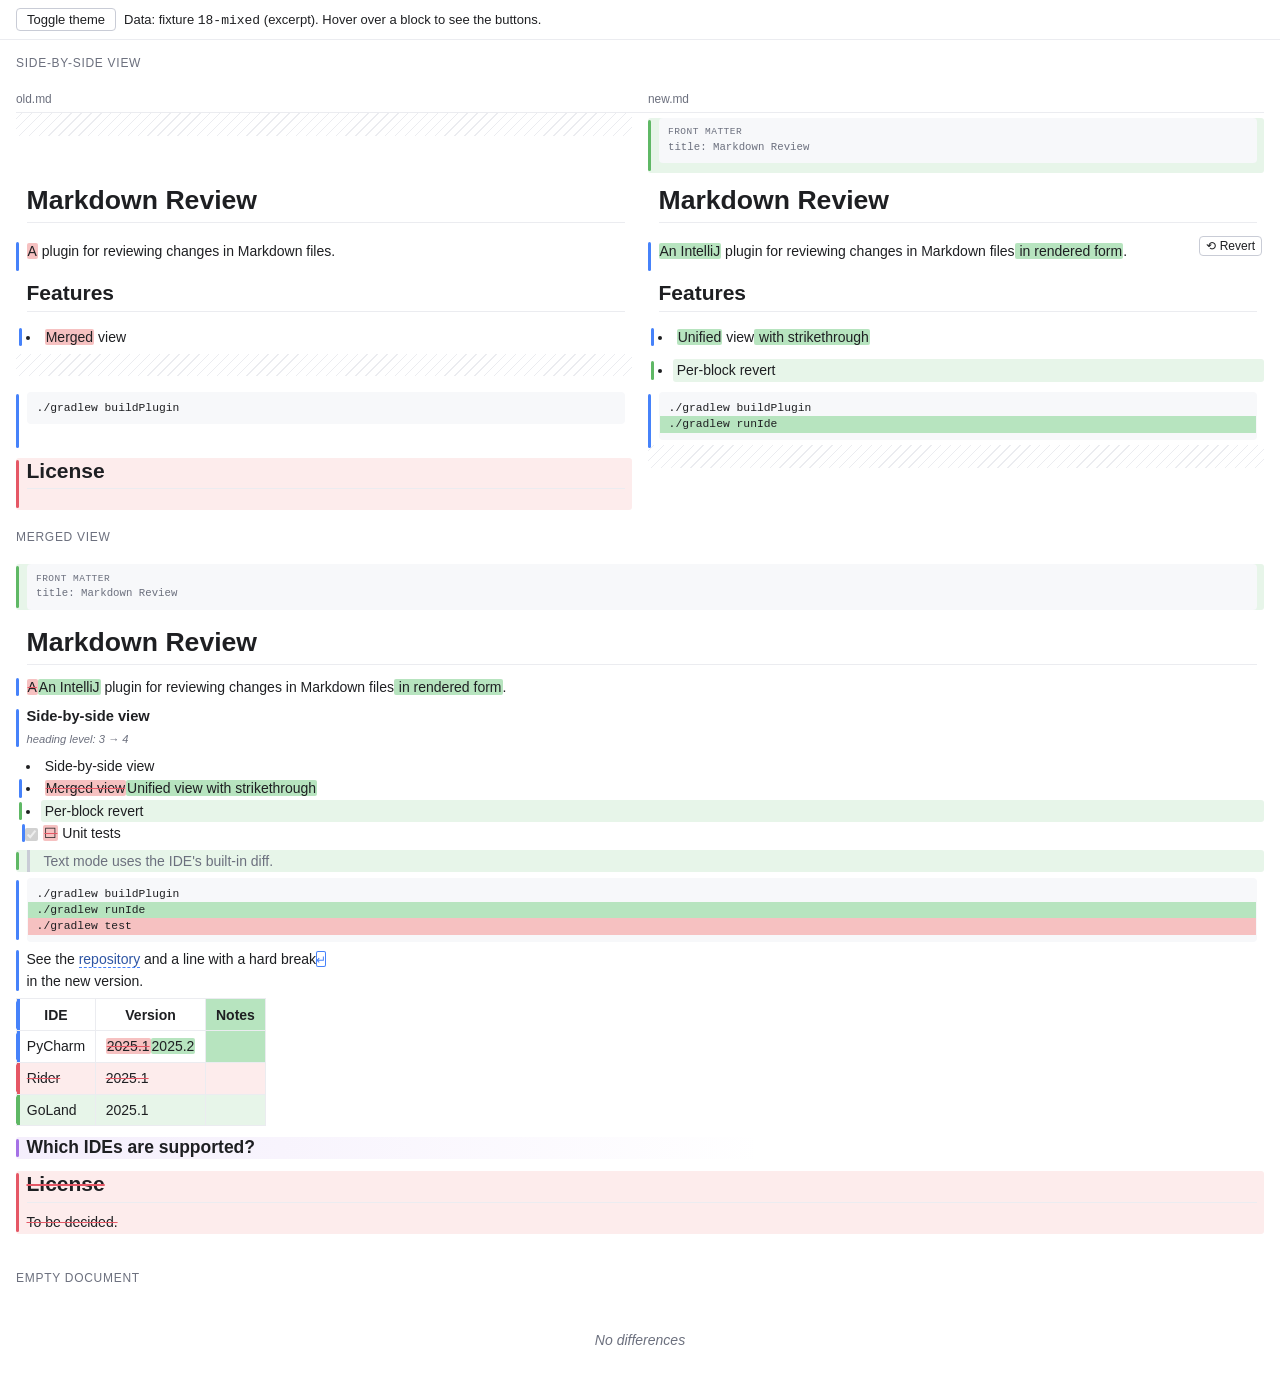
==== src/main/resources/pl/mdreview/css/demo.html @ c02e94f6 "Initial commit: Markdown Review IntelliJ plugin Rendered Markdown diff for IntelliJ IDEA 2025.1+: di" ====
<!DOCTYPE html>
<html lang="en" class="mdr-theme-light">
<head>
<meta charset="utf-8">
<meta name="viewport" content="width=device-width, initial-scale=1">
<title>Markdown Review: style demo</title>
<link rel="stylesheet" href="diff.css">
<style>
  /* Demo page only, not for the generator */
  .demo-bar { display: flex; gap: 8px; align-items: center; padding: 8px 16px; border-bottom: 1px solid var(--mdr-border); font-family: var(--mdr-font); font-size: 13px; }
  .demo-bar button { font: inherit; padding: 3px 10px; color: var(--mdr-button-fg); background: var(--mdr-button-bg); border: 1px solid var(--mdr-button-border); border-radius: 4px; cursor: pointer; }
  .demo-title { font-family: var(--mdr-font); font-size: 12px; text-transform: uppercase; letter-spacing: 0.06em; color: var(--mdr-muted); margin: 16px 16px 0; }
</style>
</head>
<body>
<div class="demo-bar">
  <button type="button" onclick="document.documentElement.classList.toggle('mdr-theme-dark');document.documentElement.classList.toggle('mdr-theme-light')">Toggle theme</button>
  <span>Data: fixture <code>18-mixed</code> (excerpt). Hover over a block to see the buttons.</span>
</div>

<!-- ===================== Side-by-side view ===================== -->
<div class="demo-title">Side-by-side view</div>
<div class="mdr-root mdr-sbs">
  <div class="mdr-sbs-header"><div>old.md</div><div>new.md</div></div>

  <div class="mdr-row" data-block-id="b0">
    <div class="mdr-side mdr-left"><div class="mdr-placeholder"></div></div>
    <div class="mdr-side mdr-right"><div class="mdr-block mdr-added mdr-frontmatter"><pre><code>title: Markdown Review</code></pre></div></div>
    <div class="mdr-actions"><button class="mdr-revert" data-block-id="b0" title="Revert change">⟲ Revert</button></div>
  </div>

  <div class="mdr-row" data-block-id="b1">
    <div class="mdr-side mdr-left"><div class="mdr-block mdr-equal"><h1>Markdown Review</h1></div></div>
    <div class="mdr-side mdr-right"><div class="mdr-block mdr-equal"><h1>Markdown Review</h1></div></div>
  </div>

  <div class="mdr-row mdr-current" data-block-id="b2">
    <div class="mdr-side mdr-left"><div class="mdr-block mdr-modified"><p><del class="mdr-del">A</del> plugin for reviewing changes in Markdown files.</p></div></div>
    <div class="mdr-side mdr-right"><div class="mdr-block mdr-modified"><p><ins class="mdr-ins">An IntelliJ</ins> plugin for reviewing changes in Markdown files<ins class="mdr-ins"> in rendered form</ins>.</p></div></div>
    <div class="mdr-actions"><button class="mdr-revert" data-block-id="b2" title="Revert change">⟲ Revert</button></div>
  </div>

  <div class="mdr-row" data-block-id="b3">
    <div class="mdr-side mdr-left"><div class="mdr-block mdr-equal"><h2>Features</h2></div></div>
    <div class="mdr-side mdr-right"><div class="mdr-block mdr-equal"><h2>Features</h2></div></div>
  </div>

  <div class="mdr-row" data-block-id="b4">
    <div class="mdr-side mdr-left"><ul><li class="mdr-block mdr-modified"><del class="mdr-del">Merged</del> view</li></ul></div>
    <div class="mdr-side mdr-right"><ul><li class="mdr-block mdr-modified"><ins class="mdr-ins">Unified</ins> view<ins class="mdr-ins"> with strikethrough</ins></li></ul></div>
    <div class="mdr-actions"><button class="mdr-revert" data-block-id="b4" title="Revert change">⟲ Revert</button></div>
  </div>

  <div class="mdr-row" data-block-id="b5">
    <div class="mdr-side mdr-left"><div class="mdr-placeholder"></div></div>
    <div class="mdr-side mdr-right"><ul><li class="mdr-block mdr-added">Per-block revert</li></ul></div>
    <div class="mdr-actions"><button class="mdr-revert" data-block-id="b5" title="Revert change">⟲ Revert</button></div>
  </div>

  <div class="mdr-row" data-block-id="b6">
    <div class="mdr-side mdr-left"><div class="mdr-block mdr-modified"><pre><code><span class="mdr-line">./gradlew buildPlugin</span></code></pre></div></div>
    <div class="mdr-side mdr-right"><div class="mdr-block mdr-modified"><pre><code><span class="mdr-line">./gradlew buildPlugin</span><span class="mdr-line mdr-added">./gradlew runIde</span></code></pre></div></div>
    <div class="mdr-actions"><button class="mdr-revert" data-block-id="b6" title="Revert change">⟲ Revert</button></div>
  </div>

  <div class="mdr-row" data-block-id="b7">
    <div class="mdr-side mdr-left"><div class="mdr-block mdr-removed"><h2>License</h2></div></div>
    <div class="mdr-side mdr-right"><div class="mdr-placeholder"></div></div>
    <div class="mdr-actions"><button class="mdr-revert" data-block-id="b7" title="Revert block">⟲ Revert</button></div>
  </div>
</div>

<!-- ===================== Merged view ===================== -->
<div class="demo-title">Merged view</div>
<div class="mdr-root mdr-merged">
  <div class="mdr-block mdr-added mdr-frontmatter" data-block-id="b0"><pre><code>title: Markdown Review</code></pre>
    <div class="mdr-actions"><button class="mdr-revert" data-block-id="b0">⟲ Revert</button></div></div>

  <div class="mdr-block mdr-equal" data-block-id="b1"><h1>Markdown Review</h1></div>

  <div class="mdr-block mdr-modified" data-block-id="b2"><p><del class="mdr-del">A</del><ins class="mdr-ins">An IntelliJ</ins> plugin for reviewing changes in Markdown files<ins class="mdr-ins"> in rendered form</ins>.</p>
    <div class="mdr-actions"><button class="mdr-revert" data-block-id="b2">⟲ Revert</button></div></div>

  <div class="mdr-block mdr-modified mdr-meta-changed" data-block-id="b3" data-change-note="heading level: 3 → 4"><h4>Side-by-side view</h4>
    <div class="mdr-actions"><button class="mdr-revert" data-block-id="b3">⟲ Revert</button></div></div>

  <ul>
    <li class="mdr-block mdr-equal" data-block-id="b4a">Side-by-side view</li>
    <li class="mdr-block mdr-modified" data-block-id="b4"><del class="mdr-del">Merged view</del><ins class="mdr-ins">Unified view with strikethrough</ins>
      <div class="mdr-actions"><button class="mdr-revert" data-block-id="b4">⟲ Revert</button></div></li>
    <li class="mdr-block mdr-added" data-block-id="b5">Per-block revert
      <div class="mdr-actions"><button class="mdr-revert" data-block-id="b5">⟲ Revert</button></div></li>
    <li class="mdr-block mdr-task mdr-modified" data-block-id="b5b"><input type="checkbox" checked disabled><del class="mdr-del">☐</del> Unit tests</li>
  </ul>

  <div class="mdr-block mdr-added" data-block-id="b8"><blockquote><p>Text mode uses the IDE's built-in diff.</p></blockquote>
    <div class="mdr-actions"><button class="mdr-revert" data-block-id="b8">⟲ Revert</button></div></div>

  <div class="mdr-block mdr-modified" data-block-id="b6"><pre><code><span class="mdr-line">./gradlew buildPlugin</span><span class="mdr-line mdr-added">./gradlew runIde</span><span class="mdr-line mdr-removed">./gradlew test</span></code></pre>
    <div class="mdr-actions"><button class="mdr-revert" data-block-id="b6">⟲ Revert</button></div></div>

  <div class="mdr-block mdr-modified" data-block-id="b9"><p>See the <a href="#" class="mdr-link-changed" title="Previous address: https://github.com/example/markdown-review">repository</a> and a line with a hard break<span class="mdr-ws mdr-ws-break"></span><br>in the new version.</p></div>

  <table>
    <thead><tr class="mdr-block mdr-modified"><th>IDE</th><th>Version</th><th class="mdr-cell-added">Notes</th></tr></thead>
    <tbody>
      <tr class="mdr-block mdr-modified"><td>PyCharm</td><td><del class="mdr-del">2025.1</del><ins class="mdr-ins">2025.2</ins></td><td class="mdr-cell-added"></td></tr>
      <tr class="mdr-block mdr-removed"><td>Rider</td><td>2025.1</td><td></td></tr>
      <tr class="mdr-block mdr-added"><td>GoLand</td><td>2025.1</td><td></td></tr>
    </tbody>
  </table>

  <div class="mdr-block mdr-moved" data-block-id="b10" data-moved-from="b12"><h3>Which IDEs are supported?</h3></div>

  <div class="mdr-block mdr-removed" data-block-id="b7"><h2>License</h2><p>To be decided.</p>
    <div class="mdr-actions"><button class="mdr-revert" data-block-id="b7">⟲ Revert</button></div></div>
</div>

<div class="demo-title">Empty document</div>
<div class="mdr-root mdr-merged"><div class="mdr-empty">No differences</div></div>
</body>
</html>
---- src/main/resources/pl/mdreview/css/diff.css ----
/*
 * Markdown Review: diff preview styles (side-by-side and merged views).
 *
 * Class reference: CLASSES.md in this directory. Usage example: demo.html.
 *
 * Theme: class mdr-theme-light or mdr-theme-dark on <html> or on .mdr-root
 * (the generator sets it from JBColor.isBright()). Without a class,
 * prefers-color-scheme applies. Colors and fonts are CSS variables, so the
 * generator can override them with an inline style (e.g. the IDE editor font).
 */

/* ---------- Variables: IntelliJ Light ---------- */
:root,
.mdr-theme-light {
  --mdr-bg: #ffffff;
  --mdr-fg: #1e1f22;
  --mdr-muted: #6c707e;
  --mdr-border: #ebecf0;
  --mdr-code-bg: #f7f8fa;
  --mdr-link: #2e55a3;
  --mdr-quote-border: #c9ccd6;

  --mdr-added-bg: #e7f5e9;
  --mdr-added-inline: #b7e4bf;
  --mdr-added-marker: #5fb865;
  --mdr-removed-bg: #fdecec;
  --mdr-removed-inline: #f6c1c1;
  --mdr-removed-marker: #e55765;
  --mdr-modified-marker: #4682fa;
  --mdr-moved-marker: #a571e6;
  --mdr-placeholder-bg: repeating-linear-gradient(-45deg, transparent 0 6px, #ebecf0 6px 7px);
  --mdr-current-outline: #3574f0;

  --mdr-button-bg: #ffffff;
  --mdr-button-fg: #1e1f22;
  --mdr-button-border: #c9ccd6;
  --mdr-button-hover: #dfe1e5;

  --mdr-font: -apple-system, BlinkMacSystemFont, "Segoe UI", "Inter", Roboto, sans-serif;
  --mdr-mono: "JetBrains Mono", Menlo, Consolas, monospace;
  --mdr-font-size: 14px;
  --mdr-gap: 16px;
}

/* ---------- Variables: Darcula / Dark ---------- */
.mdr-theme-dark {
  --mdr-bg: #1e1f22;
  --mdr-fg: #bcbec4;
  --mdr-muted: #868a91;
  --mdr-border: #393b40;
  --mdr-code-bg: #2b2d30;
  --mdr-link: #548af7;
  --mdr-quote-border: #4e5157;

  --mdr-added-bg: #22372a;
  --mdr-added-inline: #375e41;
  --mdr-added-marker: #549159;
  --mdr-removed-bg: #3f2526;
  --mdr-removed-inline: #6e3436;
  --mdr-removed-marker: #db5c5c;
  --mdr-modified-marker: #3574f0;
  --mdr-moved-marker: #955ae0;
  --mdr-placeholder-bg: repeating-linear-gradient(-45deg, transparent 0 6px, #2b2d30 6px 7px);
  --mdr-current-outline: #548af7;

  --mdr-button-bg: #2b2d30;
  --mdr-button-fg: #dfe1e5;
  --mdr-button-border: #4e5157;
  --mdr-button-hover: #393b40;
}

@media (prefers-color-scheme: dark) {
  :root:not(.mdr-theme-light) {
    --mdr-bg: #1e1f22;
    --mdr-fg: #bcbec4;
    --mdr-muted: #868a91;
    --mdr-border: #393b40;
    --mdr-code-bg: #2b2d30;
    --mdr-link: #548af7;
    --mdr-quote-border: #4e5157;
    --mdr-added-bg: #22372a;
    --mdr-added-inline: #375e41;
    --mdr-added-marker: #549159;
    --mdr-removed-bg: #3f2526;
    --mdr-removed-inline: #6e3436;
    --mdr-removed-marker: #db5c5c;
    --mdr-modified-marker: #3574f0;
    --mdr-moved-marker: #955ae0;
    --mdr-placeholder-bg: repeating-linear-gradient(-45deg, transparent 0 6px, #2b2d30 6px 7px);
    --mdr-current-outline: #548af7;
    --mdr-button-bg: #2b2d30;
    --mdr-button-fg: #dfe1e5;
    --mdr-button-border: #4e5157;
    --mdr-button-hover: #393b40;
  }
}

/* ---------- Base ---------- */
html, body {
  margin: 0;
  background: var(--mdr-bg);
  color: var(--mdr-fg);
}

.mdr-root {
  background: var(--mdr-bg);
  color: var(--mdr-fg);
  font-family: var(--mdr-font);
  font-size: var(--mdr-font-size);
  line-height: 1.6;
  padding: var(--mdr-gap);
  box-sizing: border-box;
}
.mdr-root *, .mdr-root *::before, .mdr-root *::after { box-sizing: inherit; }

/* Rendered Markdown typography */
.mdr-root h1, .mdr-root h2, .mdr-root h3,
.mdr-root h4, .mdr-root h5, .mdr-root h6 { line-height: 1.25; margin: 0.6em 0 0.4em; font-weight: 600; }
.mdr-root h1 { font-size: 1.9em; padding-bottom: 0.2em; border-bottom: 1px solid var(--mdr-border); }
.mdr-root h2 { font-size: 1.5em; padding-bottom: 0.2em; border-bottom: 1px solid var(--mdr-border); }
.mdr-root h3 { font-size: 1.25em; }
.mdr-root h4 { font-size: 1.05em; }
.mdr-root h5, .mdr-root h6 { font-size: 0.95em; color: var(--mdr-muted); }
.mdr-root p, .mdr-root ul, .mdr-root ol, .mdr-root blockquote,
.mdr-root pre, .mdr-root table { margin: 0.4em 0; }
.mdr-root ul, .mdr-root ol { padding-left: 1.8em; }
.mdr-root a { color: var(--mdr-link); text-decoration: none; }
.mdr-root a:hover { text-decoration: underline; }
.mdr-root img { max-width: 100%; }
.mdr-root hr { border: 0; border-top: 1px solid var(--mdr-border); }
.mdr-root blockquote {
  padding: 0 1em;
  color: var(--mdr-muted);
  border-left: 3px solid var(--mdr-quote-border);
}
.mdr-root code, .mdr-root pre {
  font-family: var(--mdr-mono);
  font-size: 0.9em;
  background: var(--mdr-code-bg);
  border-radius: 4px;
}
.mdr-root code { padding: 0.1em 0.35em; }
.mdr-root pre { padding: 0.6em 0.8em; overflow-x: auto; line-height: 1.45; }
.mdr-root pre code { padding: 0; background: none; }
.mdr-root table { border-collapse: collapse; }
.mdr-root th, .mdr-root td { border: 1px solid var(--mdr-border); padding: 0.3em 0.7em; }
.mdr-root th { font-weight: 600; }
.mdr-root li.mdr-task { list-style: none; margin-left: -1.4em; }
.mdr-root li.mdr-task input { margin: 0 0.4em 0 0; vertical-align: middle; }

/* ---------- Blocks and change markers ---------- */
/*
 * .mdr-block: one diff block (heading, paragraph, list item, table row,
 * code block, front matter). The change marker is a bar on the left
 * (::before); the background carries the change type.
 */
.mdr-block {
  position: relative;
  padding: 0 0.5em 0 0.75em;
  border-radius: 3px;
}
.mdr-block::before {
  content: "";
  position: absolute;
  left: 0; top: 2px; bottom: 2px;
  width: 3px;
  border-radius: 2px;
  background: transparent;
}
.mdr-block.mdr-added    { background: var(--mdr-added-bg); }
.mdr-block.mdr-removed  { background: var(--mdr-removed-bg); }
.mdr-block.mdr-added::before    { background: var(--mdr-added-marker); }
.mdr-block.mdr-removed::before  { background: var(--mdr-removed-marker); }
.mdr-block.mdr-modified::before { background: var(--mdr-modified-marker); }
.mdr-block.mdr-moved::before    { background: var(--mdr-moved-marker); }
.mdr-block.mdr-moved {
  background-image: linear-gradient(90deg, color-mix(in srgb, var(--mdr-moved-marker) 12%, transparent), transparent 60%);
}

/* Change with no word differences (heading level, table alignment, info string, URL) */
.mdr-block.mdr-meta-changed::after {
  content: attr(data-change-note);
  display: block;
  font-size: 0.8em;
  color: var(--mdr-muted);
  font-style: italic;
}

/* Current change during navigation (F7 / Shift+F7) */
.mdr-block.mdr-current { outline: 2px solid var(--mdr-current-outline); outline-offset: 1px; }

/* List items as blocks: keep the bullet outside the background */
li.mdr-block { padding-left: 0.25em; }
li.mdr-block::before { left: -1.6em; }
li.mdr-task.mdr-block::before { left: 0; }

/* Table rows as blocks */
tr.mdr-added   > td, tr.mdr-added   > th { background: var(--mdr-added-bg); }
tr.mdr-removed > td, tr.mdr-removed > th { background: var(--mdr-removed-bg); }
tr.mdr-modified > td:first-child, tr.mdr-modified > th:first-child { box-shadow: inset 3px 0 0 var(--mdr-modified-marker); }
tr.mdr-added    > td:first-child, tr.mdr-added    > th:first-child { box-shadow: inset 3px 0 0 var(--mdr-added-marker); }
tr.mdr-removed  > td:first-child, tr.mdr-removed  > th:first-child { box-shadow: inset 3px 0 0 var(--mdr-removed-marker); }
td.mdr-cell-added,   th.mdr-cell-added,   .mdr-col-added   { background: var(--mdr-added-inline); }
td.mdr-cell-removed, th.mdr-cell-removed, .mdr-col-removed { background: var(--mdr-removed-inline); }

/* Lines in code blocks and front matter: <span class="mdr-line mdr-added">…</span> */
pre .mdr-line { display: block; margin: 0 -0.8em; padding: 0 0.8em; }
pre .mdr-line.mdr-added   { background: var(--mdr-added-inline); }
pre .mdr-line.mdr-removed { background: var(--mdr-removed-inline); }
pre .mdr-line.mdr-modified { box-shadow: inset 3px 0 0 var(--mdr-modified-marker); }

/* Front matter YAML */
.mdr-frontmatter pre { font-family: var(--mdr-mono); font-size: 0.85em; color: var(--mdr-muted); }
.mdr-frontmatter > pre::before { content: "front matter"; display: block; font-size: 0.8em; text-transform: uppercase; letter-spacing: 0.05em; }

/* ---------- Zmiany inline ---------- */
ins.mdr-ins, del.mdr-del {
  text-decoration: none;
  border-radius: 2px;
  padding: 0 1px;
}
ins.mdr-ins { background: var(--mdr-added-inline); }
del.mdr-del { background: var(--mdr-removed-inline); }
/* Whitespace-only change (e.g. hard line break) */
.mdr-ws-break::before { content: "\21B5"; color: var(--mdr-modified-marker); font-size: 0.85em; }
.mdr-ws { box-shadow: 0 0 0 1px var(--mdr-modified-marker) inset; border-radius: 2px; }
/* Link or image with the same text but a different URL; old address in title */
.mdr-link-changed { border-bottom: 1px dashed var(--mdr-modified-marker); }
img.mdr-img-changed { outline: 2px dashed var(--mdr-modified-marker); outline-offset: 2px; }
img.mdr-img-missing { min-width: 4em; min-height: 2em; background: var(--mdr-code-bg); }

/* Strikethrough only in the merged view */
.mdr-merged del.mdr-del,
.mdr-merged .mdr-block.mdr-removed {
  text-decoration: line-through;
  text-decoration-color: var(--mdr-removed-marker);
}
.mdr-merged .mdr-block.mdr-removed img { opacity: 0.5; }

/* ---------- Side-by-side view ---------- */
/*
 * .mdr-sbs is a 2-column grid; each .mdr-row has two cells (.mdr-side.mdr-left,
 * .mdr-side.mdr-right), so matching blocks always sit at the same height.
 * A block with no counterpart gets an empty cell with class .mdr-placeholder.
 */
.mdr-sbs-header,
.mdr-sbs .mdr-row {
  display: grid;
  grid-template-columns: minmax(0, 1fr) minmax(0, 1fr);
  column-gap: var(--mdr-gap);
}
.mdr-sbs-header {
  position: sticky; top: 0; z-index: 2;
  background: var(--mdr-bg);
  border-bottom: 1px solid var(--mdr-border);
  padding: 0.3em 0;
  font-size: 0.85em;
  color: var(--mdr-muted);
}
.mdr-sbs-header > * { overflow: hidden; text-overflow: ellipsis; white-space: nowrap; }
.mdr-sbs .mdr-side { min-width: 0; position: relative; }
.mdr-sbs .mdr-side > .mdr-block { height: 100%; }
.mdr-sbs .mdr-placeholder {
  min-height: 1.6em;
  background: var(--mdr-placeholder-bg);
  border-radius: 3px;
}

/* ---------- Per-block action buttons ---------- */
/*
 * <div class="mdr-actions"><button class="mdr-revert" data-block-id="…">…</button></div>
 * inside .mdr-block (merged view) or .mdr-row (side by side). Visible on hover
 * and for .mdr-current. Clicks are handled by the generator's JS (JBCefJSQuery).
 */
.mdr-actions {
  position: absolute;
  top: 2px; right: 2px;
  display: flex; gap: 4px;
  opacity: 0;
  transition: opacity 0.1s;
  z-index: 1;
}
.mdr-block:hover > .mdr-actions,
.mdr-row:hover .mdr-actions,
.mdr-current .mdr-actions,
.mdr-actions:focus-within { opacity: 1; }
.mdr-sbs .mdr-row { position: relative; }

.mdr-actions button {
  font: inherit;
  font-size: 12px;
  line-height: 1;
  padding: 3px 6px;
  color: var(--mdr-button-fg);
  background: var(--mdr-button-bg);
  border: 1px solid var(--mdr-button-border);
  border-radius: 4px;
  cursor: pointer;
}
.mdr-actions button:hover { background: var(--mdr-button-hover); }
.mdr-actions button:focus-visible { outline: 2px solid var(--mdr-current-outline); outline-offset: 1px; }
.mdr-actions button:disabled { opacity: 0.4; cursor: default; }

/* ---------- Empty document state and notices ---------- */
.mdr-empty, .mdr-notice {
  color: var(--mdr-muted);
  font-style: italic;
  text-align: center;
  padding: 2em 0;
}
.mdr-notice { padding: 0.5em; font-style: normal; border: 1px solid var(--mdr-border); border-radius: 4px; }

/* Print without interactive elements */
@media print {
  .mdr-actions, .mdr-sbs-header { display: none; }
}
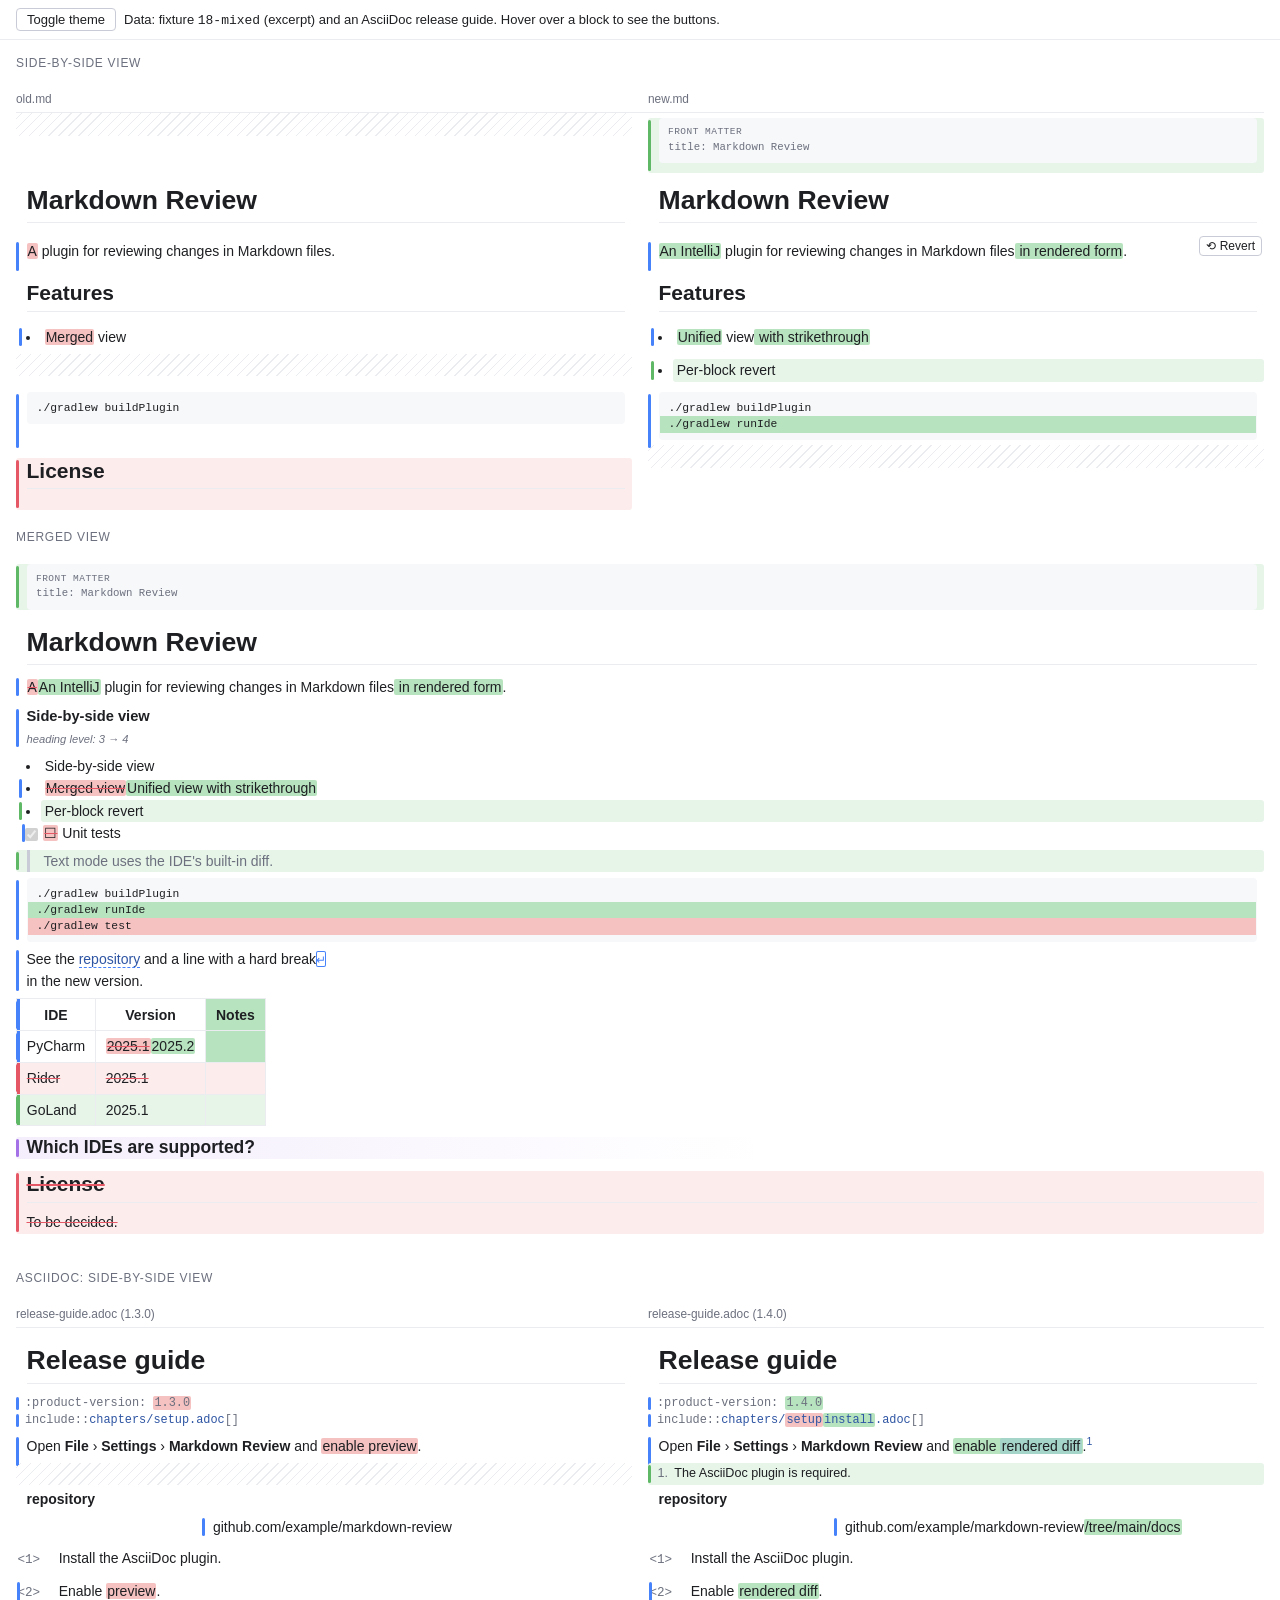
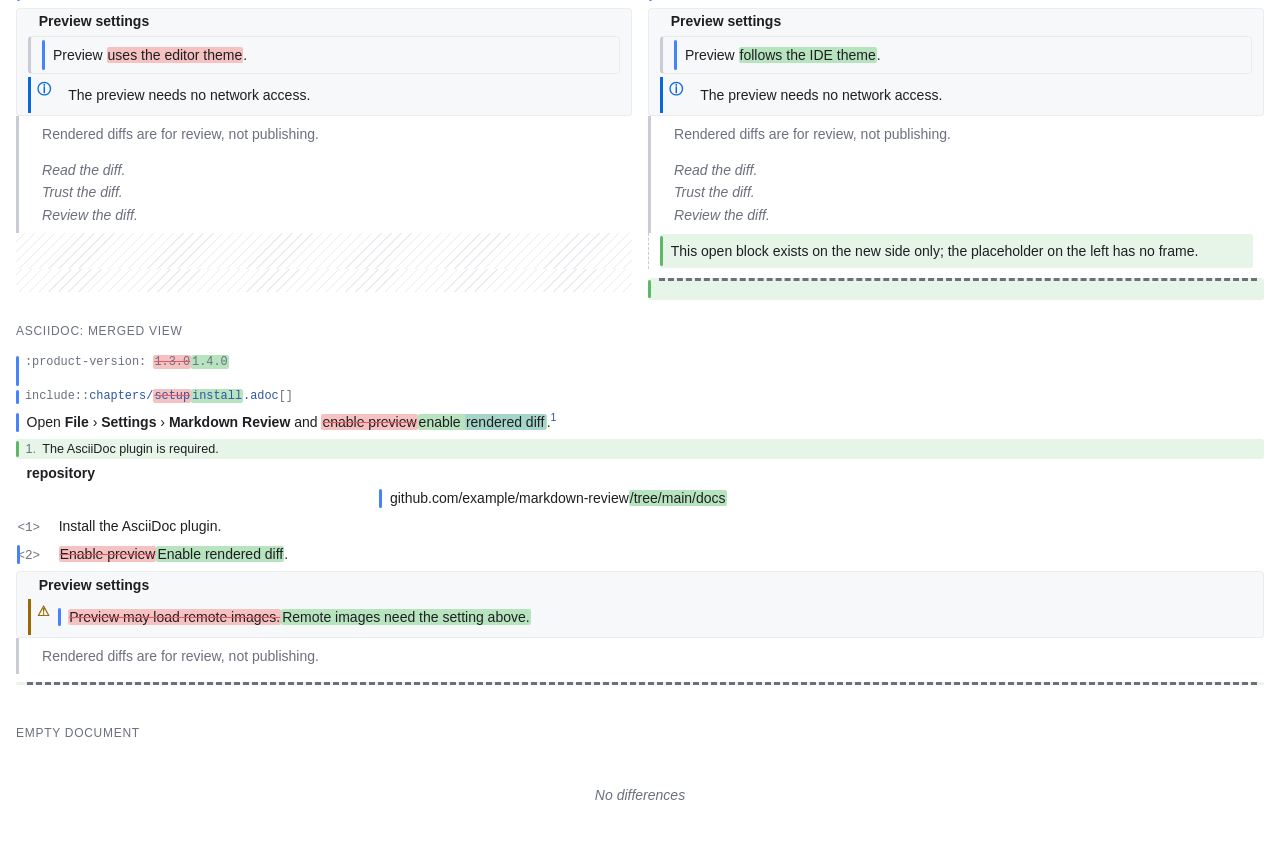
==== commit aca7a47a: "Style AsciiDoc containers and block structures" ====
--- a/src/main/resources/pl/mdreview/css/demo.html
+++ b/src/main/resources/pl/mdreview/css/demo.html
@@ -15,7 +15,7 @@
 <body>
 <div class="demo-bar">
   <button type="button" onclick="document.documentElement.classList.toggle('mdr-theme-dark');document.documentElement.classList.toggle('mdr-theme-light')">Toggle theme</button>
-  <span>Data: fixture <code>18-mixed</code> (excerpt). Hover over a block to see the buttons.</span>
+  <span>Data: fixture <code>18-mixed</code> (excerpt) and an AsciiDoc release guide. Hover over a block to see the buttons.</span>
 </div>
 
 <!-- ===================== Side-by-side view ===================== -->
@@ -116,6 +116,197 @@
     <div class="mdr-actions"><button class="mdr-revert" data-block-id="b7">⟲ Revert</button></div></div>
 </div>
 
+<!-- ===================== AsciiDoc: side-by-side view ===================== -->
+<div class="demo-title">AsciiDoc: side-by-side view</div>
+<div class="mdr-root mdr-sbs">
+  <div class="mdr-sbs-header"><div>release-guide.adoc (1.3.0)</div><div>release-guide.adoc (1.4.0)</div></div>
+
+  <div class="mdr-row" data-block-id="a0">
+    <div class="mdr-side mdr-left"><div class="mdr-block mdr-equal"><h1>Release guide</h1></div></div>
+    <div class="mdr-side mdr-right"><div class="mdr-block mdr-equal"><h1>Release guide</h1></div></div>
+  </div>
+
+  <div class="mdr-row" data-block-id="a1">
+    <div class="mdr-side mdr-left"><div class="mdr-block mdr-modified mdr-attribute">:product-version: <del class="mdr-del">1.3.0</del></div></div>
+    <div class="mdr-side mdr-right"><div class="mdr-block mdr-modified mdr-attribute">:product-version: <ins class="mdr-ins">1.4.0</ins></div></div>
+    <div class="mdr-actions"><button class="mdr-revert" data-block-id="a1" title="Revert change">⟲ Revert</button></div>
+  </div>
+
+  <div class="mdr-row" data-block-id="a2">
+    <div class="mdr-side mdr-left"><div class="mdr-block mdr-modified mdr-include">include::<a href="#">chapters/setup.adoc</a>[]</div></div>
+    <div class="mdr-side mdr-right"><div class="mdr-block mdr-modified mdr-include">include::<a href="#">chapters/<del class="mdr-del">setup</del><ins class="mdr-ins">install</ins>.adoc</a>[]</div></div>
+    <div class="mdr-actions"><button class="mdr-revert" data-block-id="a2" title="Revert change">⟲ Revert</button></div>
+  </div>
+
+  <div class="mdr-row" data-block-id="a3">
+    <div class="mdr-side mdr-left"><div class="mdr-block mdr-modified"><p>Open <span class="menuseq"><b class="menu">File</b>&#160;&#8250;&#160;<b class="submenu">Settings</b>&#160;&#8250;&#160;<b class="menuref">Markdown Review</b></span> and <del class="mdr-del">enable preview</del>.</p></div></div>
+    <div class="mdr-side mdr-right"><div class="mdr-block mdr-modified"><p>Open <span class="menuseq"><b class="menu">File</b>&#160;&#8250;&#160;<b class="submenu">Settings</b>&#160;&#8250;&#160;<b class="menuref">Markdown Review</b></span> and <ins class="mdr-ins">enable <mark>rendered diff</mark></ins>.<sup class="mdr-fnref"><a href="#mdr-fn-right-a3">1</a></sup></p></div></div>
+    <div class="mdr-actions"><button class="mdr-revert" data-block-id="a3" title="Revert change">⟲ Revert</button></div>
+  </div>
+
+  <div class="mdr-row" data-block-id="a4">
+    <div class="mdr-side mdr-left"><div class="mdr-placeholder"></div></div>
+    <div class="mdr-side mdr-right"><div class="mdr-block mdr-added mdr-footnote" id="mdr-fn-right-a3"><span class="mdr-fn-label">1</span><div class="mdr-fn-body">The AsciiDoc plugin is required.</div></div></div>
+    <div class="mdr-actions"><button class="mdr-revert" data-block-id="a4" title="Revert change">⟲ Revert</button></div>
+  </div>
+
+  <div class="mdr-row" data-block-id="a5">
+    <div class="mdr-side mdr-left"><dl class="mdr-dlist"><dt class="mdr-block mdr-equal">repository</dt></dl></div>
+    <div class="mdr-side mdr-right"><dl class="mdr-dlist"><dt class="mdr-block mdr-equal">repository</dt></dl></div>
+  </div>
+
+  <div class="mdr-row" data-block-id="a6">
+    <div class="mdr-side mdr-left"><dl class="mdr-dlist"><dd class="mdr-block mdr-modified">github.com/example/markdown-review</dd></dl></div>
+    <div class="mdr-side mdr-right"><dl class="mdr-dlist"><dd class="mdr-block mdr-modified">github.com/example/markdown-review<ins class="mdr-ins">/tree/main/docs</ins></dd></dl></div>
+    <div class="mdr-actions"><button class="mdr-revert" data-block-id="a6" title="Revert change">⟲ Revert</button></div>
+  </div>
+
+  <div class="mdr-row" data-block-id="a7">
+    <div class="mdr-side mdr-left"><ol class="mdr-li mdr-callout" start="1"><li class="mdr-block mdr-equal">Install the AsciiDoc plugin.</li></ol></div>
+    <div class="mdr-side mdr-right"><ol class="mdr-li mdr-callout" start="1"><li class="mdr-block mdr-equal">Install the AsciiDoc plugin.</li></ol></div>
+  </div>
+
+  <div class="mdr-row" data-block-id="a8">
+    <div class="mdr-side mdr-left"><ol class="mdr-li mdr-callout" start="2"><li class="mdr-block mdr-modified">Enable <del class="mdr-del">preview</del>.</li></ol></div>
+    <div class="mdr-side mdr-right"><ol class="mdr-li mdr-callout" start="2"><li class="mdr-block mdr-modified">Enable <ins class="mdr-ins">rendered diff</ins>.</li></ol></div>
+    <div class="mdr-actions"><button class="mdr-revert" data-block-id="a8" title="Revert change">⟲ Revert</button></div>
+  </div>
+
+  <div class="mdr-row" data-block-id="a9">
+    <div class="mdr-side mdr-left">
+      <div class="mdr-container mdr-container-example mdr-container-first">
+        <div class="mdr-block mdr-equal mdr-block-title">Preview settings</div>
+      </div>
+    </div>
+    <div class="mdr-side mdr-right">
+      <div class="mdr-container mdr-container-example mdr-container-first">
+        <div class="mdr-block mdr-equal mdr-block-title">Preview settings</div>
+      </div>
+    </div>
+  </div>
+
+  <div class="mdr-row" data-block-id="a10">
+    <div class="mdr-side mdr-left">
+      <div class="mdr-container mdr-container-example">
+        <div class="mdr-container mdr-container-sidebar mdr-container-first mdr-container-last">
+          <div class="mdr-block mdr-modified"><p>Preview <del class="mdr-del">uses the editor theme</del>.</p></div>
+        </div>
+      </div>
+    </div>
+    <div class="mdr-side mdr-right">
+      <div class="mdr-container mdr-container-example">
+        <div class="mdr-container mdr-container-sidebar mdr-container-first mdr-container-last">
+          <div class="mdr-block mdr-modified"><p>Preview <ins class="mdr-ins">follows the IDE theme</ins>.</p></div>
+        </div>
+      </div>
+    </div>
+    <div class="mdr-actions"><button class="mdr-revert" data-block-id="a10" title="Revert change">⟲ Revert</button></div>
+  </div>
+
+  <div class="mdr-row" data-block-id="a11">
+    <div class="mdr-side mdr-left">
+      <div class="mdr-container mdr-container-example mdr-container-last">
+        <div class="mdr-container mdr-container-admonition mdr-container-first mdr-container-last mdr-alert mdr-alert-note">
+          <div class="mdr-block mdr-equal"><p>The preview needs no network access.</p></div>
+        </div>
+      </div>
+    </div>
+    <div class="mdr-side mdr-right">
+      <div class="mdr-container mdr-container-example mdr-container-last">
+        <div class="mdr-container mdr-container-admonition mdr-container-first mdr-container-last mdr-alert mdr-alert-note">
+          <div class="mdr-block mdr-equal"><p>The preview needs no network access.</p></div>
+        </div>
+      </div>
+    </div>
+  </div>
+
+  <div class="mdr-row" data-block-id="a12">
+    <div class="mdr-side mdr-left">
+      <div class="mdr-container mdr-container-quote mdr-container-first mdr-container-last">
+        <div class="mdr-block mdr-equal"><p>Rendered diffs are for review, not publishing.</p></div>
+      </div>
+    </div>
+    <div class="mdr-side mdr-right">
+      <div class="mdr-container mdr-container-quote mdr-container-first mdr-container-last">
+        <div class="mdr-block mdr-equal"><p>Rendered diffs are for review, not publishing.</p></div>
+      </div>
+    </div>
+  </div>
+
+  <div class="mdr-row" data-block-id="a13">
+    <div class="mdr-side mdr-left">
+      <div class="mdr-container mdr-container-verse mdr-container-first mdr-container-last">
+        <div class="mdr-block mdr-equal"><p>Read the diff.<br>Trust the diff.<br>Review the diff.</p></div>
+      </div>
+    </div>
+    <div class="mdr-side mdr-right">
+      <div class="mdr-container mdr-container-verse mdr-container-first mdr-container-last">
+        <div class="mdr-block mdr-equal"><p>Read the diff.<br>Trust the diff.<br>Review the diff.</p></div>
+      </div>
+    </div>
+  </div>
+
+  <div class="mdr-row" data-block-id="a14">
+    <div class="mdr-side mdr-left"><div class="mdr-placeholder"></div></div>
+    <div class="mdr-side mdr-right">
+      <div class="mdr-container mdr-container-open mdr-container-first mdr-container-last">
+        <div class="mdr-block mdr-added"><p>This open block exists on the new side only; the placeholder on the left has no frame.</p></div>
+      </div>
+    </div>
+    <div class="mdr-actions"><button class="mdr-revert" data-block-id="a14" title="Revert change">⟲ Revert</button></div>
+  </div>
+
+  <div class="mdr-row" data-block-id="a15">
+    <div class="mdr-side mdr-left"><div class="mdr-placeholder"></div></div>
+    <div class="mdr-side mdr-right"><div class="mdr-block mdr-added"><hr class="mdr-page-break"></div></div>
+    <div class="mdr-actions"><button class="mdr-revert" data-block-id="a15" title="Revert change">⟲ Revert</button></div>
+  </div>
+</div>
+
+<!-- ===================== AsciiDoc: merged view ===================== -->
+<div class="demo-title">AsciiDoc: merged view</div>
+<div class="mdr-root mdr-merged">
+  <div class="mdr-block mdr-modified mdr-attribute" data-block-id="a1">:product-version: <del class="mdr-del">1.3.0</del><ins class="mdr-ins">1.4.0</ins>
+    <div class="mdr-actions"><button class="mdr-revert" data-block-id="a1">⟲ Revert</button></div></div>
+
+  <div class="mdr-block mdr-modified mdr-include" data-block-id="a2">include::<a href="#">chapters/<del class="mdr-del">setup</del><ins class="mdr-ins">install</ins>.adoc</a>[]
+    <div class="mdr-actions"><button class="mdr-revert" data-block-id="a2">⟲ Revert</button></div></div>
+
+  <div class="mdr-block mdr-modified" data-block-id="a3"><p>Open <span class="menuseq"><b class="menu">File</b>&#160;&#8250;&#160;<b class="submenu">Settings</b>&#160;&#8250;&#160;<b class="menuref">Markdown Review</b></span> and <del class="mdr-del">enable preview</del><ins class="mdr-ins">enable <mark>rendered diff</mark></ins>.<sup class="mdr-fnref"><a href="#mdr-fn-right-a3m">1</a></sup></p>
+    <div class="mdr-actions"><button class="mdr-revert" data-block-id="a3">⟲ Revert</button></div></div>
+
+  <div class="mdr-block mdr-added mdr-footnote" data-block-id="a4" id="mdr-fn-right-a3m"><span class="mdr-fn-label">1</span><div class="mdr-fn-body">The AsciiDoc plugin is required.</div></div>
+
+  <div class="mdr-item" data-block-id="a5"><dl class="mdr-dlist"><dt class="mdr-block mdr-equal">repository</dt></dl></div>
+  <div class="mdr-item" data-block-id="a6"><dl class="mdr-dlist"><dd class="mdr-block mdr-modified">github.com/example/markdown-review<ins class="mdr-ins">/tree/main/docs</ins></dd></dl></div>
+
+  <div class="mdr-item" data-block-id="a7"><ol class="mdr-li mdr-callout" start="1"><li class="mdr-block mdr-equal">Install the AsciiDoc plugin.</li></ol></div>
+  <div class="mdr-item" data-block-id="a8"><ol class="mdr-li mdr-callout" start="2"><li class="mdr-block mdr-modified"><del class="mdr-del">Enable preview</del><ins class="mdr-ins">Enable rendered diff</ins>.</li></ol>
+    <div class="mdr-actions"><button class="mdr-revert" data-block-id="a8">⟲ Revert</button></div></div>
+
+  <div class="mdr-item" data-block-id="a9">
+    <div class="mdr-container mdr-container-example mdr-container-first">
+      <div class="mdr-block mdr-equal mdr-block-title">Preview settings</div>
+    </div>
+  </div>
+  <div class="mdr-item" data-block-id="a10">
+    <div class="mdr-container mdr-container-example mdr-container-last">
+      <div class="mdr-container mdr-container-admonition mdr-container-first mdr-container-last mdr-alert mdr-alert-warning">
+        <div class="mdr-block mdr-modified"><p><del class="mdr-del">Preview may load remote images.</del><ins class="mdr-ins">Remote images need the setting above.</ins></p>
+          <div class="mdr-actions"><button class="mdr-revert" data-block-id="a10">⟲ Revert</button></div></div>
+      </div>
+    </div>
+  </div>
+
+  <div class="mdr-item" data-block-id="a12">
+    <div class="mdr-container mdr-container-quote mdr-container-first mdr-container-last">
+      <div class="mdr-block mdr-equal"><p>Rendered diffs are for review, not publishing.</p></div>
+    </div>
+  </div>
+
+  <div class="mdr-item" data-block-id="a15"><div class="mdr-block mdr-added"><hr class="mdr-page-break"></div></div>
+</div>
+
 <div class="demo-title">Empty document</div>
 <div class="mdr-root mdr-merged"><div class="mdr-empty">No differences</div></div>
 </body>
--- a/src/main/resources/pl/mdreview/css/diff.css
+++ b/src/main/resources/pl/mdreview/css/diff.css
@@ -30,6 +30,11 @@
   --mdr-moved-marker: #a571e6;
   --mdr-placeholder-bg: repeating-linear-gradient(-45deg, transparent 0 6px, #ebecf0 6px 7px);
   --mdr-current-outline: #3574f0;
+  --mdr-alert-note: #0969da;
+  --mdr-alert-tip: #1a7f37;
+  --mdr-alert-important: #8250df;
+  --mdr-alert-warning: #9a6700;
+  --mdr-alert-caution: #d1242f;
 
   --mdr-button-bg: #ffffff;
   --mdr-button-fg: #1e1f22;
@@ -53,15 +58,20 @@
   --mdr-quote-border: #4e5157;
 
   --mdr-added-bg: #22372a;
-  --mdr-added-inline: #375e41;
+  --mdr-added-inline: #2b6b4a;
   --mdr-added-marker: #549159;
   --mdr-removed-bg: #3f2526;
-  --mdr-removed-inline: #6e3436;
+  --mdr-removed-inline: #6b2b2b;
   --mdr-removed-marker: #db5c5c;
   --mdr-modified-marker: #3574f0;
   --mdr-moved-marker: #955ae0;
   --mdr-placeholder-bg: repeating-linear-gradient(-45deg, transparent 0 6px, #2b2d30 6px 7px);
   --mdr-current-outline: #548af7;
+  --mdr-alert-note: #4493f8;
+  --mdr-alert-tip: #3fb950;
+  --mdr-alert-important: #ab7df8;
+  --mdr-alert-warning: #d29922;
+  --mdr-alert-caution: #f85149;
 
   --mdr-button-bg: #2b2d30;
   --mdr-button-fg: #dfe1e5;
@@ -79,15 +89,20 @@
     --mdr-link: #548af7;
     --mdr-quote-border: #4e5157;
     --mdr-added-bg: #22372a;
-    --mdr-added-inline: #375e41;
+    --mdr-added-inline: #2b6b4a;
     --mdr-added-marker: #549159;
     --mdr-removed-bg: #3f2526;
-    --mdr-removed-inline: #6e3436;
+    --mdr-removed-inline: #6b2b2b;
     --mdr-removed-marker: #db5c5c;
     --mdr-modified-marker: #3574f0;
     --mdr-moved-marker: #955ae0;
     --mdr-placeholder-bg: repeating-linear-gradient(-45deg, transparent 0 6px, #2b2d30 6px 7px);
     --mdr-current-outline: #548af7;
+    --mdr-alert-note: #4493f8;
+    --mdr-alert-tip: #3fb950;
+    --mdr-alert-important: #ab7df8;
+    --mdr-alert-warning: #d29922;
+    --mdr-alert-caution: #f85149;
     --mdr-button-bg: #2b2d30;
     --mdr-button-fg: #dfe1e5;
     --mdr-button-border: #4e5157;
@@ -147,6 +162,24 @@
 .mdr-root th { font-weight: 600; }
 .mdr-root li.mdr-task { list-style: none; margin-left: -1.4em; }
 .mdr-root li.mdr-task input { margin: 0 0.4em 0 0; vertical-align: middle; }
+/* Strikethrough written in the Markdown: no background, so it does not read as a removed word */
+.mdr-root del:not(.mdr-del) { text-decoration: line-through; text-decoration-thickness: 2px; text-decoration-color: currentColor; background: none; }
+
+/* GitHub alerts (> [!NOTE]): the outermost quote carries the type, the title is its own block */
+.mdr-root blockquote.mdr-alert { color: var(--mdr-fg); border-left-color: var(--mdr-alert); }
+.mdr-alert-note { --mdr-alert: var(--mdr-alert-note); }
+.mdr-alert-tip { --mdr-alert: var(--mdr-alert-tip); }
+.mdr-alert-important { --mdr-alert: var(--mdr-alert-important); }
+.mdr-alert-warning { --mdr-alert: var(--mdr-alert-warning); }
+.mdr-alert-caution { --mdr-alert: var(--mdr-alert-caution); }
+.mdr-root p.mdr-alert-title { color: var(--mdr-alert); font-weight: 600; }
+
+/* Footnote definitions: label, then the text; references are superscript links */
+.mdr-footnote { display: flex; gap: 0.5em; font-size: 0.9em; }
+.mdr-footnote > .mdr-fn-label { color: var(--mdr-muted); flex: none; }
+.mdr-footnote > .mdr-fn-label::after { content: "."; }
+.mdr-footnote > .mdr-fn-body { flex: 1; min-width: 0; }
+.mdr-root sup.mdr-fnref { font-size: 0.75em; line-height: 0; }
 
 /* ---------- Blocks and change markers ---------- */
 /*
@@ -178,6 +211,7 @@
 }
 
 /* Change with no word differences (heading level, table alignment, info string, URL) */
+li.mdr-task.mdr-meta-changed input { outline: 2px solid var(--mdr-modified-marker); outline-offset: 1px; }
 .mdr-block.mdr-meta-changed::after {
   content: attr(data-change-note);
   display: block;
@@ -265,6 +299,242 @@
   background: var(--mdr-placeholder-bg);
   border-radius: 3px;
 }
+
+/* ---------- Mermaid diagrams ---------- */
+/*
+ * .mdr-mermaid holds the diagram source in pre.mdr-mermaid-code. The page script draws it into a
+ * .mdr-mermaid-svg before the source and adds .mdr-mermaid-drawn (source hidden), or adds
+ * .mdr-mermaid-failed with a .mdr-mermaid-error message (source stays visible). Without the
+ * script the source shows as a code block.
+ * A changed diagram's row (.mdr-mermaid-row) starts with details.mdr-mermaid-source, whose
+ * .mdr-mermaid-lines hold the source line diff; while it is open the drawings are hidden.
+ */
+.mdr-mermaid { overflow-x: auto; }
+.mdr-mermaid > pre.mdr-mermaid-code { margin: 0.3em 0; }
+.mdr-mermaid.mdr-mermaid-drawn > pre.mdr-mermaid-code { display: none; }
+.mdr-mermaid-svg { padding: 0.4em 0; text-align: center; }
+.mdr-mermaid-svg > svg { max-width: 100%; height: auto; }
+.mdr-mermaid-error {
+  margin-top: 0.3em;
+  padding: 0.2em 0.6em;
+  color: var(--mdr-removed-marker);
+  font-family: var(--mdr-mono);
+  font-size: 0.85em;
+  white-space: pre-wrap;
+}
+.mdr-sbs .mdr-mermaid-row > details.mdr-mermaid-source { grid-column: 1 / -1; }
+details.mdr-mermaid-source > summary {
+  margin: 2px 0;
+  cursor: pointer;
+  color: var(--mdr-link);
+  font-size: 0.85em;
+  user-select: none;
+}
+.mdr-mermaid-row:has(> details.mdr-mermaid-source[open]) > .mdr-side,
+.mdr-mermaid-row:has(> details.mdr-mermaid-source[open]) > .mdr-mermaid-pair { display: none; }
+/* In the merged view the old drawing is dimmed instead of struck through. */
+.mdr-merged .mdr-mermaid-old .mdr-mermaid.mdr-removed { text-decoration: none; }
+.mdr-merged .mdr-mermaid-old .mdr-mermaid-svg { opacity: 0.6; }
+
+/* ---------- Math ---------- */
+/*
+ * span.mdr-math.mdr-math-inline and div.mdr-math.mdr-math-display (inside div.mdr-math-block) hold
+ * a formula's TeX source. The page script draws it in place with KaTeX and adds .mdr-math-drawn, or
+ * adds .mdr-math-failed (source stays, KaTeX's message as the tooltip and, for a block formula, in a
+ * .mdr-math-error below it). Without the script the source shows as monospace text.
+ * A changed block formula's row (.mdr-math-row) starts with details.mdr-math-source, whose
+ * .mdr-math-lines hold the source line diff; while it is open the drawings are hidden.
+ */
+.mdr-math:not(.mdr-math-drawn) { font-family: var(--mdr-mono); font-size: 0.9em; white-space: pre-wrap; }
+.mdr-math-block { overflow-x: auto; }
+div.mdr-math-display { margin: 0.4em 0; text-align: center; }
+.mdr-math-failed { text-decoration: underline wavy var(--mdr-removed-marker); text-underline-offset: 3px; }
+div.mdr-math-display.mdr-math-failed { text-align: left; }
+.mdr-math-error {
+  margin-top: 0.3em;
+  padding: 0.2em 0.6em;
+  color: var(--mdr-removed-marker);
+  font-family: var(--mdr-mono);
+  font-size: 0.85em;
+  white-space: pre-wrap;
+}
+.mdr-sbs .mdr-math-row > details.mdr-math-source { grid-column: 1 / -1; }
+details.mdr-math-source > summary {
+  margin: 2px 0;
+  cursor: pointer;
+  color: var(--mdr-link);
+  font-size: 0.85em;
+  user-select: none;
+}
+.mdr-math-row:has(> details.mdr-math-source[open]) > .mdr-side,
+.mdr-math-row:has(> details.mdr-math-source[open]) > .mdr-math-pair { display: none; }
+/* In the merged view the old formula is dimmed instead of struck through. */
+.mdr-merged .mdr-math-old .mdr-math-block.mdr-removed { text-decoration: none; opacity: 0.6; }
+
+/* ---------- AsciiDoc structures (ADR 0006) ---------- */
+/*
+ * AsciiDoc keeps the Markdown block markup and status classes; only the
+ * structures below are new. A delimited AsciiDoc block is a frame repeated on
+ * each side of every row (side by side) or item (merged), nested outermost
+ * first. The block itself stays the innermost child:
+ *
+ *   .mdr-side (or .mdr-item)
+ *     .mdr-container.mdr-container-example.mdr-container-first
+ *       .mdr-container.mdr-container-admonition.mdr-alert.mdr-alert-note
+ *         .mdr-block.mdr-equal
+ *
+ * .mdr-container-first / -last mark the first and last row of one container
+ * on one side. They close a box and draw the admonition icon; without them the
+ * rails and background still compose into one continuous frame.
+ */
+.mdr-container {
+  min-width: 0;
+  padding: 0.1em 0.8em;
+}
+
+/* Example and sidebar: a box with a solid background. */
+.mdr-container-example,
+.mdr-container-sidebar {
+  background: var(--mdr-code-bg);
+  border-left: 1px solid var(--mdr-border);
+  border-right: 1px solid var(--mdr-border);
+}
+.mdr-container-sidebar { border-left: 3px solid var(--mdr-quote-border); }
+.mdr-container-example.mdr-container-first,
+.mdr-container-sidebar.mdr-container-first {
+  border-top: 1px solid var(--mdr-border);
+  border-radius: 4px 4px 0 0;
+}
+.mdr-container-example.mdr-container-last,
+.mdr-container-sidebar.mdr-container-last {
+  border-bottom: 1px solid var(--mdr-border);
+  border-radius: 0 0 4px 4px;
+}
+.mdr-container-example.mdr-container-first.mdr-container-last,
+.mdr-container-sidebar.mdr-container-first.mdr-container-last { border-radius: 4px; }
+
+/* Quote and verse: the Markdown blockquote bar. */
+.mdr-container-quote,
+.mdr-container-verse {
+  padding-left: 0.9em;
+  border-left: 3px solid var(--mdr-quote-border);
+  color: var(--mdr-muted);
+}
+.mdr-container-verse { font-style: italic; }
+
+/* Open blocks have no frame in AsciiDoc; a faint rail keeps the grouping visible. */
+.mdr-container-open {
+  padding-left: 0.8em;
+  border-left: 1px dashed var(--mdr-quote-border);
+}
+
+/* Admonitions reuse GitHub alert colors; the type icon sits in a fixed gutter. */
+.mdr-container-admonition {
+  position: relative;
+  padding-left: 1.9em;
+  border-left: 3px solid var(--mdr-alert, var(--mdr-border));
+}
+.mdr-container-admonition.mdr-container-first::before {
+  content: "\24D8"; /* ⓘ */
+  position: absolute;
+  left: 0.45em;
+  top: 0.1em;
+  color: var(--mdr-alert, var(--mdr-border));
+  font-style: normal;
+  font-weight: 700;
+  line-height: 1.6;
+}
+.mdr-container-admonition.mdr-alert-note.mdr-container-first::before { content: "\24D8"; }
+.mdr-container-admonition.mdr-alert-tip.mdr-container-first::before { content: "\2713"; }
+.mdr-container-admonition.mdr-alert-important.mdr-container-first::before { content: "\2757\FE0E"; }
+.mdr-container-admonition.mdr-alert-warning.mdr-container-first::before { content: "\26A0\FE0E"; }
+.mdr-container-admonition.mdr-alert-caution.mdr-container-first::before { content: "\2715"; }
+
+/* A block title, including the title row that opens a container. */
+.mdr-root .mdr-block-title { font-weight: 600; }
+
+/* Description lists: fixed columns keep every term above its description. */
+.mdr-root dl.mdr-dlist {
+  display: grid;
+  grid-template-columns: minmax(4.5em, 28%) minmax(0, 1fr);
+  column-gap: 1em;
+  margin: 0.2em 0;
+}
+.mdr-root dl.mdr-dlist > dt { grid-column: 1; font-weight: 600; }
+.mdr-root dl.mdr-dlist > dd { grid-column: 2; min-width: 0; margin: 0; }
+
+/* Callout list: <1>, <2> markers; each row keeps its own start number. */
+.mdr-root ol.mdr-callout {
+  list-style-type: decimal;
+  padding-left: calc(2.8em + var(--depth, 0) * 1.8em);
+}
+.mdr-root ol.mdr-callout > li::marker {
+  content: "<" counter(list-item) ">\00a0\00a0";
+  color: var(--mdr-muted);
+  font-family: var(--mdr-mono);
+  font-size: 0.9em;
+}
+.mdr-root ol.mdr-callout > li.mdr-block::before { left: -2.7em; }
+
+/* Include directive and attribute entry: monospace, like a front matter line. */
+.mdr-root .mdr-include,
+.mdr-root .mdr-attribute {
+  font-family: var(--mdr-mono);
+  font-size: 0.85em;
+  line-height: 1.45;
+  color: var(--mdr-muted);
+}
+.mdr-root .mdr-include a { color: var(--mdr-link); }
+.mdr-root .mdr-attribute { white-space: pre-wrap; }
+
+/* Page break (<<<): a dashed rule in the usual block. */
+.mdr-root hr.mdr-page-break {
+  border: 0;
+  border-top: 3px dashed var(--mdr-muted);
+  margin: 0.6em 0;
+}
+
+/* Asciidoctor inline markup: menu paths, highlighting and footnote references. */
+.mdr-root .menuseq { white-space: nowrap; }
+.mdr-root .menuseq b,
+.mdr-root b.menuref { font-weight: 600; }
+.mdr-root mark {
+  padding: 0 0.1em;
+  border-radius: 2px;
+  color: inherit;
+  background: var(--md-modified-bg, color-mix(in srgb, var(--mdr-modified-marker) 16%, transparent));
+}
+.mdr-root sup.footnote { font-size: 0.75em; line-height: 0; }
+.mdr-root sup.footnote > a { color: var(--mdr-link); text-decoration: none; }
+.mdr-root sup.footnote > a:hover { text-decoration: underline; }
+
+/* Keep container frames inside their cell and let the block fill the row height. */
+.mdr-sbs .mdr-side > .mdr-container { height: 100%; }
+.mdr-sbs .mdr-container { display: flex; flex-direction: column; }
+.mdr-sbs .mdr-container > .mdr-block,
+.mdr-sbs .mdr-container > .mdr-container { flex: 1 1 auto; }
+
+/* A frame on one side makes the row taller; the other side's placeholder fills it too. */
+.mdr-sbs .mdr-side:has(+ .mdr-side > .mdr-container) > .mdr-placeholder,
+.mdr-sbs .mdr-side:has(> .mdr-container) + .mdr-side > .mdr-placeholder { height: 100%; }
+
+/* ---------- Moved blocks ---------- */
+/*
+ * Both ends of a moved block (FR-15) keep their removed / added status and get .mdr-moved, plus
+ * data-moved-to (old place) or data-moved-from (new place) naming the other end's data-idx. Each
+ * end ends with div.mdr-moved-note holding a.mdr-moved-link[data-goto], which the page script
+ * turns into a jump to the other end. The block has no word diff: its text did not change.
+ */
+.mdr-moved-note { margin: 0.1em 0 0.2em; font-size: 0.85em; }
+/* The block fills its cell; on a moved row it shares the cell with the note below it. */
+.mdr-sbs .mdr-moved > .mdr-side { display: flex; flex-direction: column; }
+.mdr-sbs .mdr-moved > .mdr-side > :not(.mdr-moved-note) { flex: 1 1 auto; height: auto; }
+a.mdr-moved-link { color: var(--mdr-link); text-decoration: none; }
+a.mdr-moved-link:hover { text-decoration: underline; }
+.mdr-moved.blk-removed .mdr-moved-link::before { content: "\21C5  "; }
+.mdr-moved.blk-added .mdr-moved-link::before { content: "\21C5  "; }
+/* The old place of a move is not deleted text: no strike-through, only dimmed. */
+.mdr-merged .mdr-moved.blk-removed .mdr-block { text-decoration: none; opacity: 0.6; }
 
 /* ---------- Per-block action buttons ---------- */
 /*
